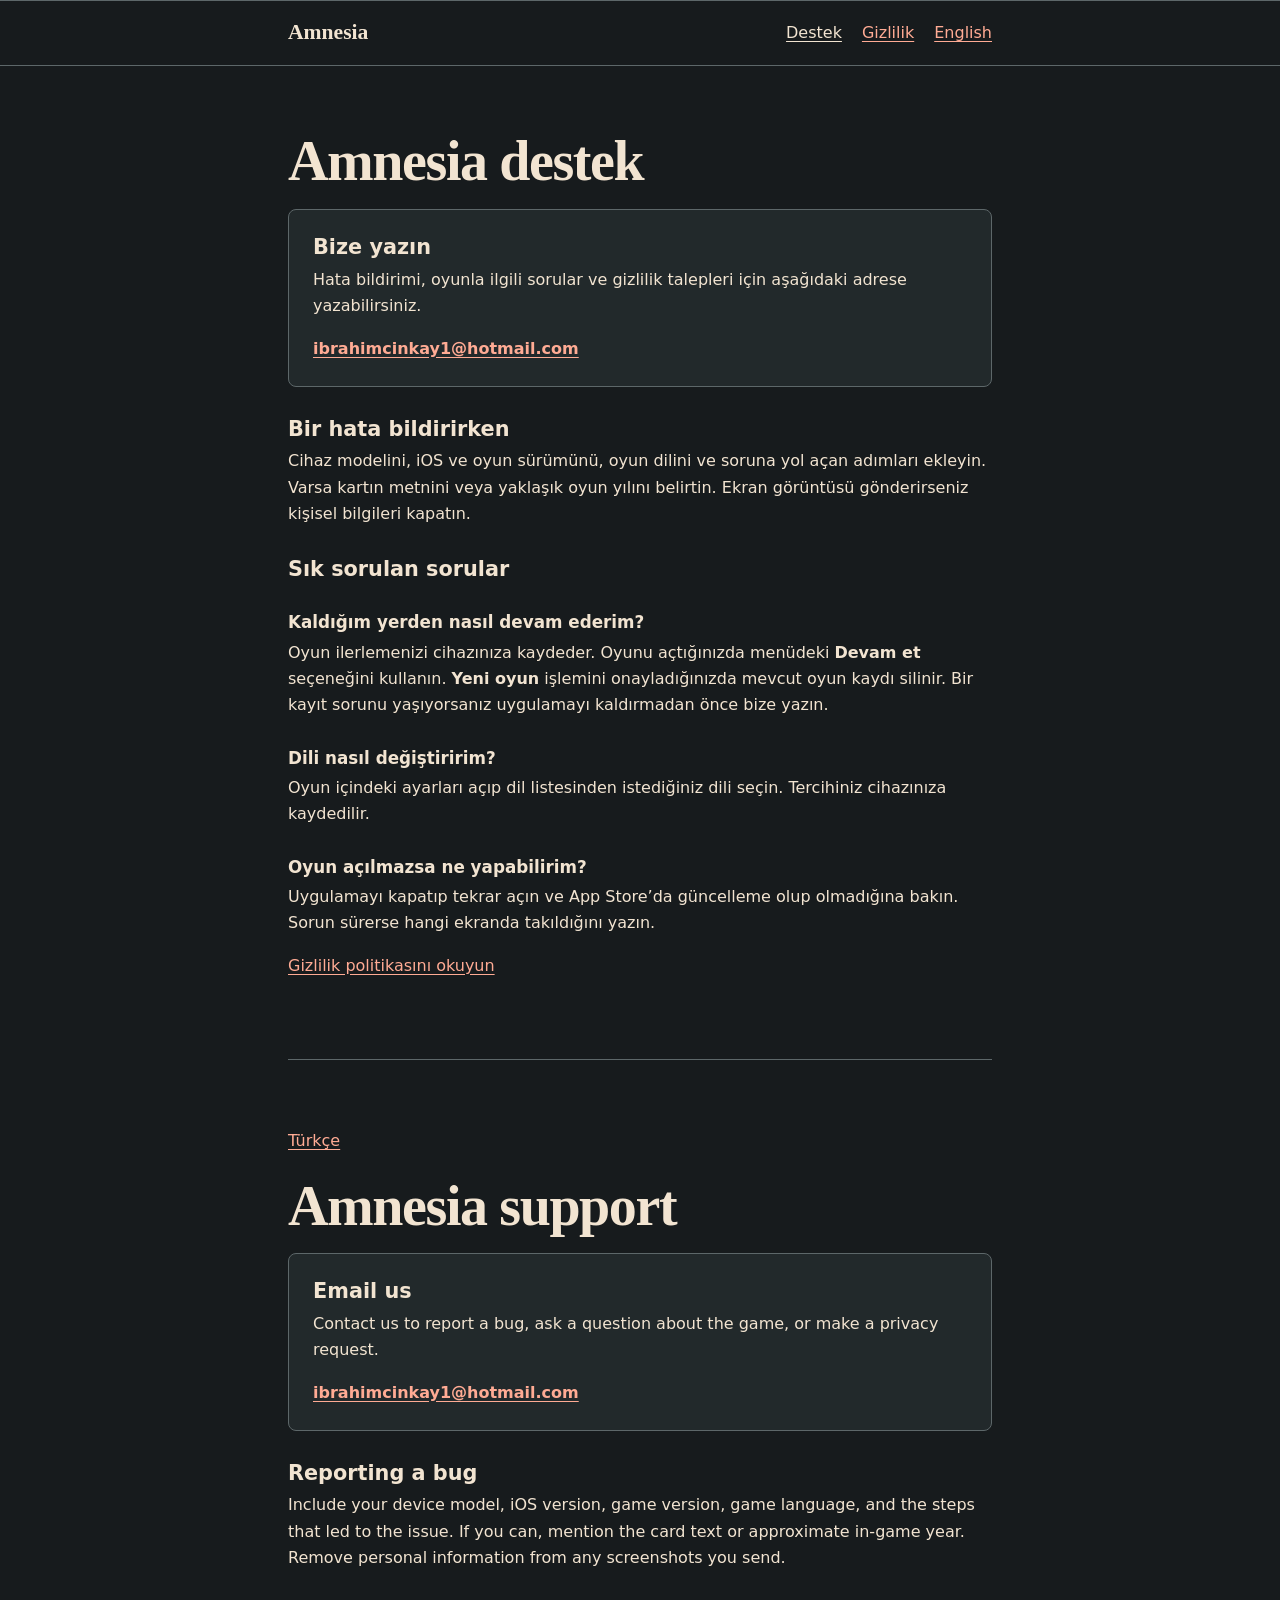
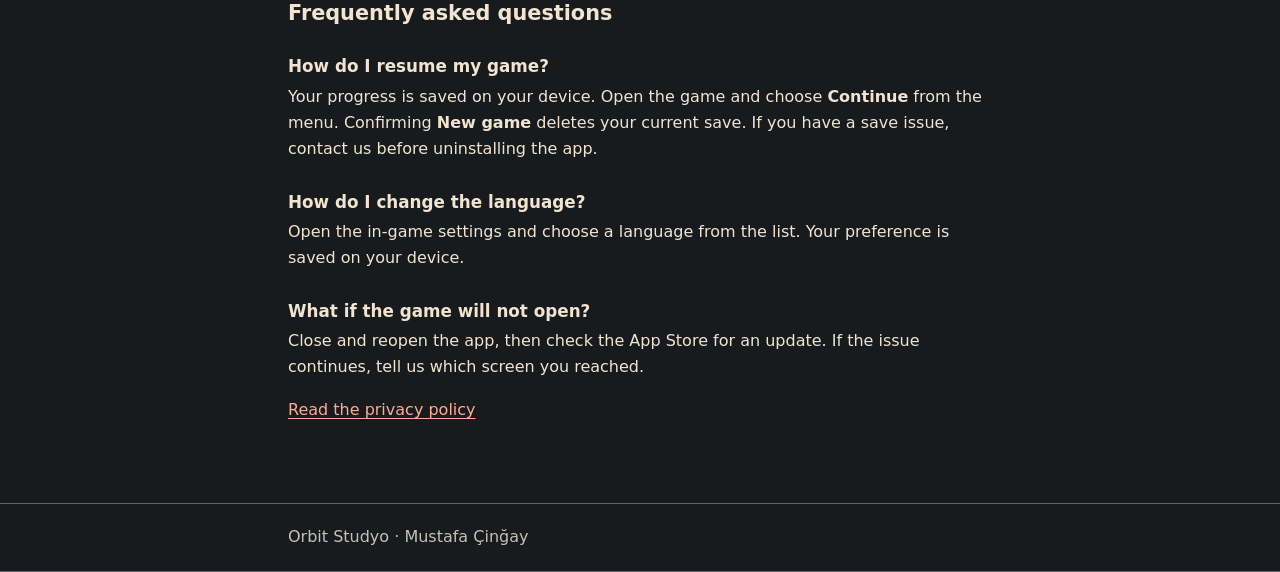
==== index.html @ 4817adef "Publish Amnesia support and privacy pages" ====
<!doctype html>
<html lang="tr">
<head>
  <meta charset="utf-8">
  <meta name="viewport" content="width=device-width, initial-scale=1">
  <meta name="description" content="Amnesia için yardım, hata bildirimi ve destek iletişimi.">
  <title>Amnesia Destek | Orbit Studyo</title>
  <link rel="stylesheet" href="stil.css">
</head>
<body>
  <header class="site-header">
    <div class="wrapper header-content">
      <span class="wordmark">Amnesia</span>
      <nav aria-label="Sayfalar / Pages">
        <a href="index.html" aria-current="page">Destek</a>
        <a href="gizlilik.html">Gizlilik</a>
        <a href="#en" lang="en">English</a>
      </nav>
    </div>
  </header>
  <main class="wrapper">
    <article id="tr" aria-labelledby="destek-baslik">
      <h1 id="destek-baslik">Amnesia destek</h1>
      <section class="contact" id="iletisim" aria-labelledby="iletisim-baslik">
        <h2 id="iletisim-baslik">Bize yazın</h2>
        <p>Hata bildirimi, oyunla ilgili sorular ve gizlilik talepleri için aşağıdaki adrese yazabilirsiniz.</p>
        <a class="email" href="mailto:ibrahimcinkay1@hotmail.com?subject=Amnesia%20Destek">ibrahimcinkay1@hotmail.com</a>
      </section>
      <h2>Bir hata bildirirken</h2>
      <p>Cihaz modelini, iOS ve oyun sürümünü, oyun dilini ve soruna yol açan adımları ekleyin. Varsa kartın metnini veya yaklaşık oyun yılını belirtin. Ekran görüntüsü gönderirseniz kişisel bilgileri kapatın.</p>
      <h2>Sık sorulan sorular</h2>
      <h3>Kaldığım yerden nasıl devam ederim?</h3>
      <p>Oyun ilerlemenizi cihazınıza kaydeder. Oyunu açtığınızda menüdeki <strong>Devam et</strong> seçeneğini kullanın. <strong>Yeni oyun</strong> işlemini onayladığınızda mevcut oyun kaydı silinir. Bir kayıt sorunu yaşıyorsanız uygulamayı kaldırmadan önce bize yazın.</p>
      <h3>Dili nasıl değiştiririm?</h3>
      <p>Oyun içindeki ayarları açıp dil listesinden istediğiniz dili seçin. Tercihiniz cihazınıza kaydedilir.</p>
      <h3>Oyun açılmazsa ne yapabilirim?</h3>
      <p>Uygulamayı kapatıp tekrar açın ve App Store’da güncelleme olup olmadığına bakın. Sorun sürerse hangi ekranda takıldığını yazın.</p>
      <p><a href="gizlilik.html">Gizlilik politikasını okuyun</a></p>
    </article>

    <article id="en" lang="en" aria-labelledby="support-heading">
      <div class="language-bar"><p lang="tr"><a href="#tr">Türkçe</a></p></div>
      <h2 class="page-title" id="support-heading">Amnesia support</h2>
      <section class="contact" id="contact" aria-labelledby="contact-heading">
        <h3 id="contact-heading">Email us</h3>
        <p>Contact us to report a bug, ask a question about the game, or make a privacy request.</p>
        <a class="email" href="mailto:ibrahimcinkay1@hotmail.com?subject=Amnesia%20Support">ibrahimcinkay1@hotmail.com</a>
      </section>
      <h3>Reporting a bug</h3>
      <p>Include your device model, iOS version, game version, game language, and the steps that led to the issue. If you can, mention the card text or approximate in-game year. Remove personal information from any screenshots you send.</p>
      <h3>Frequently asked questions</h3>
      <h4>How do I resume my game?</h4>
      <p>Your progress is saved on your device. Open the game and choose <strong>Continue</strong> from the menu. Confirming <strong>New game</strong> deletes your current save. If you have a save issue, contact us before uninstalling the app.</p>
      <h4>How do I change the language?</h4>
      <p>Open the in-game settings and choose a language from the list. Your preference is saved on your device.</p>
      <h4>What if the game will not open?</h4>
      <p>Close and reopen the app, then check the App Store for an update. If the issue continues, tell us which screen you reached.</p>
      <p><a href="gizlilik.html#en">Read the privacy policy</a></p>
    </article>
  </main>
  <footer class="site-footer">
    <div class="wrapper">
      <p>Orbit Studyo · Mustafa Çinğay</p>
    </div>
  </footer>
</body>
</html>
---- stil.css ----
:root {
  color-scheme: dark;
  --background: #171b1d;
  --surface: #22292b;
  --text: #f2e4d1;
  --muted: #c8c0b6;
  --accent: #ffab94;
  --line: #5d6769;
  font-family: system-ui, sans-serif;
  line-height: 1.65;
}

body {
  margin: 0;
  background: var(--background);
  color: var(--text);
}

.wrapper {
  box-sizing: border-box;
  width: min(100%, 48rem);
  margin: 0 auto;
  padding-inline: clamp(1rem, 4vw, 2rem);
}

.site-header,
.site-footer {
  border-block: 1px solid var(--line);
}

.header-content,
.site-header nav,
.language-bar {
  display: flex;
  flex-wrap: wrap;
  align-items: center;
  gap: 0.5rem 1.25rem;
}

.header-content {
  justify-content: space-between;
  padding-block: 0.9rem;
}

.wordmark {
  font-family: Georgia, serif;
  font-size: 1.35rem;
  font-weight: 700;
}

.site-header a,
.language-bar a {
  display: inline-block;
  padding-block: 0.25rem;
}

.site-header a[aria-current] {
  color: var(--text);
}

article {
  padding-block: clamp(2rem, 7vw, 4rem);
}

article + article {
  border-top: 1px solid var(--line);
}

h1,
.page-title {
  margin: 0 0 1rem;
  font-family: Georgia, serif;
  font-size: clamp(2.2rem, 7vw, 3.5rem);
  line-height: 1.12;
  letter-spacing: -0.025em;
}

h2,
h3,
h4 {
  margin: 1.8rem 0 0.35rem;
  line-height: 1.3;
}

h2,
article[lang="en"] > h3,
.contact h3 {
  font-size: 1.3rem;
}

h3,
h4 {
  font-size: 1.05rem;
}

p {
  margin: 0 0 1rem;
}

a {
  color: var(--accent);
  text-underline-offset: 0.2em;
}

a:focus-visible {
  outline: 2px solid var(--accent);
  outline-offset: 4px;
}

.contact {
  padding: clamp(1rem, 4vw, 1.5rem);
  background: var(--surface);
  border: 1px solid var(--line);
  border-radius: 0.5rem;
}

.contact h2,
.contact h3 {
  margin-top: 0;
}

.email {
  font-weight: 700;
  overflow-wrap: anywhere;
}

.updated,
.site-footer {
  color: var(--muted);
}

.site-footer p {
  margin: 0;
  padding-block: 1.25rem;
}
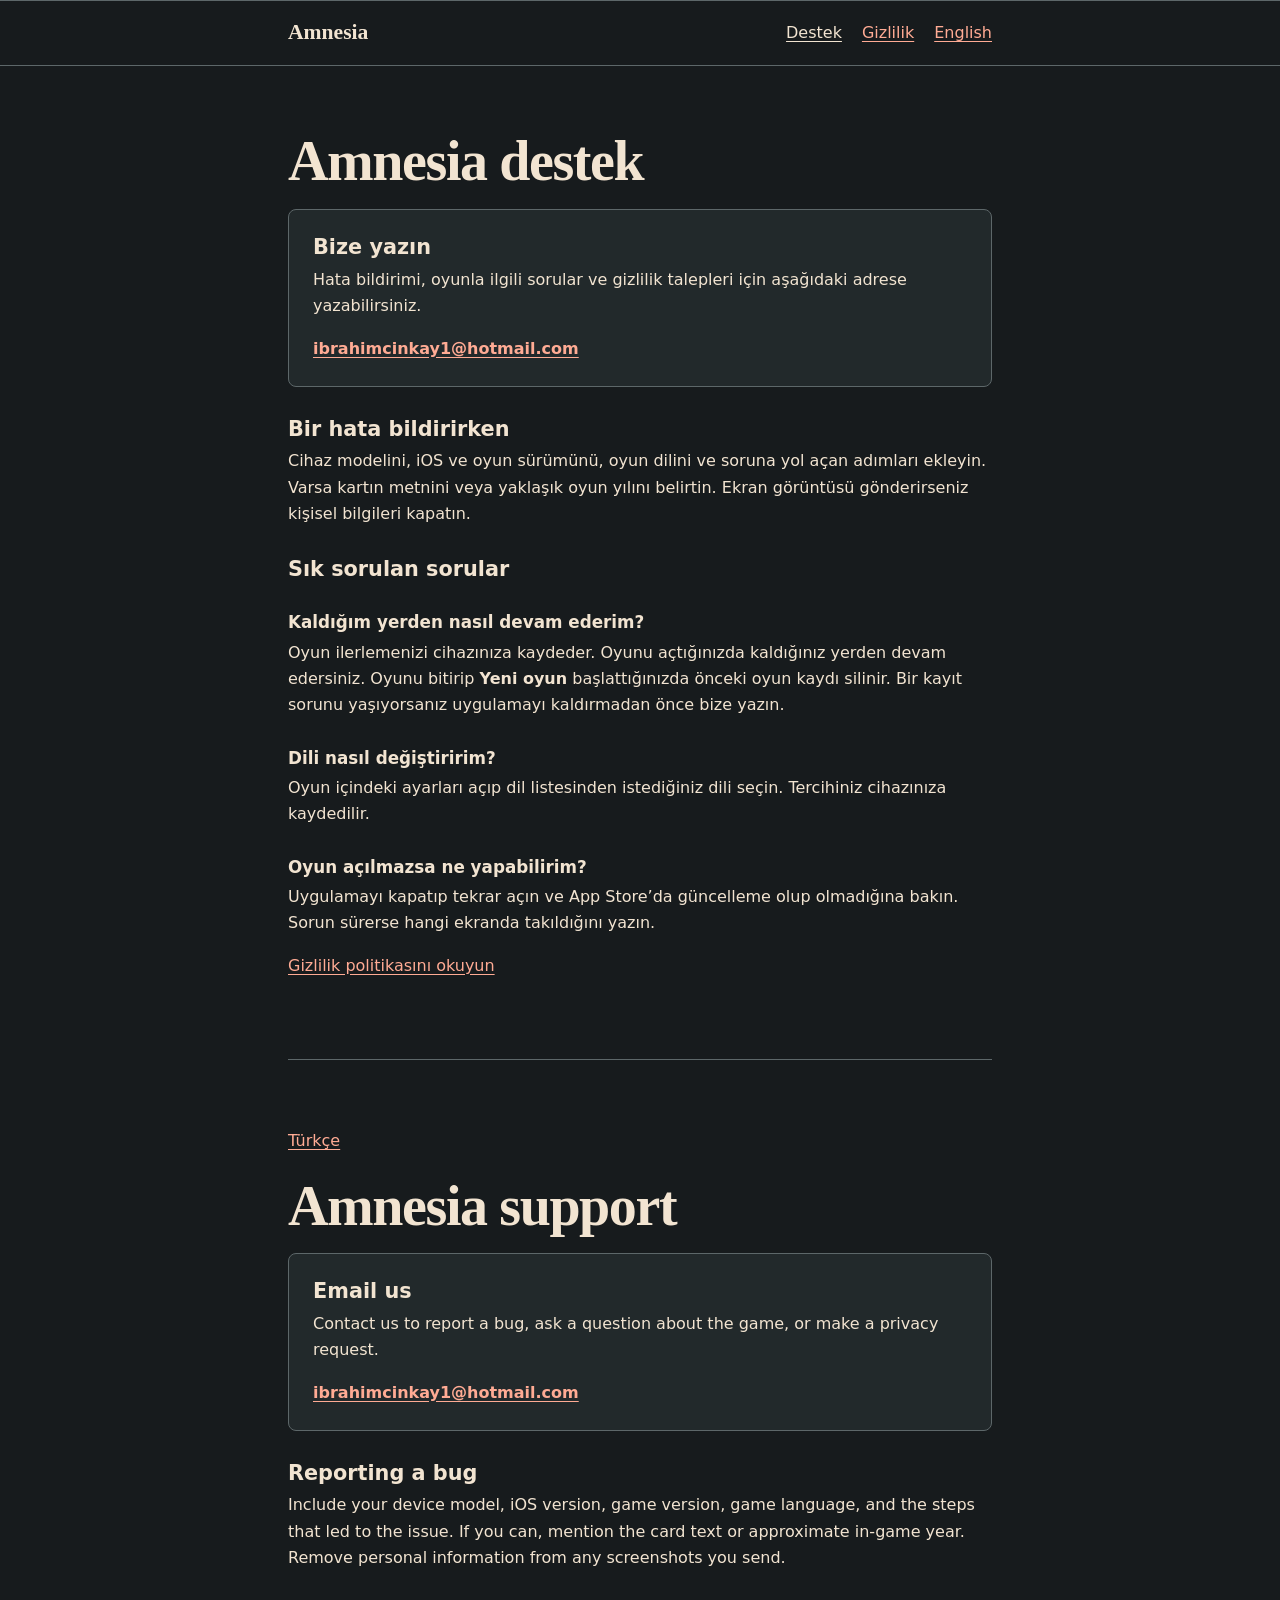
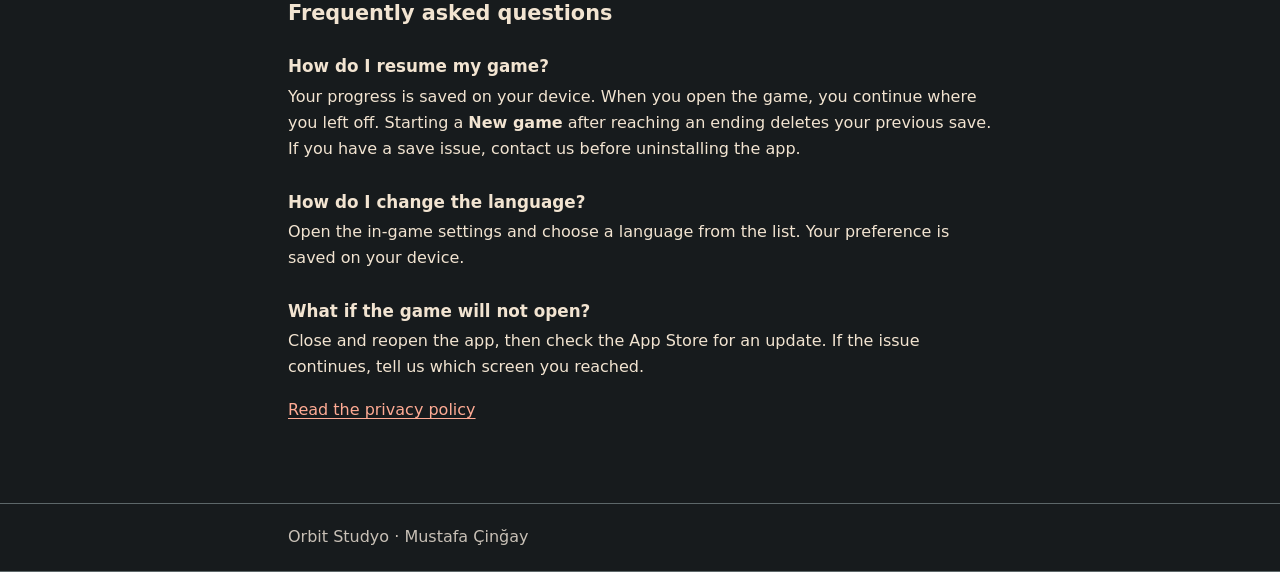
==== commit 99523e57: "Gizlilik ve destek sayfaları: yeni oyun cümleleri oyunun gerçeğine göre güncellendi" ====
--- a/index.html
+++ b/index.html
@@ -30,7 +30,7 @@
       <p>Cihaz modelini, iOS ve oyun sürümünü, oyun dilini ve soruna yol açan adımları ekleyin. Varsa kartın metnini veya yaklaşık oyun yılını belirtin. Ekran görüntüsü gönderirseniz kişisel bilgileri kapatın.</p>
       <h2>Sık sorulan sorular</h2>
       <h3>Kaldığım yerden nasıl devam ederim?</h3>
-      <p>Oyun ilerlemenizi cihazınıza kaydeder. Oyunu açtığınızda menüdeki <strong>Devam et</strong> seçeneğini kullanın. <strong>Yeni oyun</strong> işlemini onayladığınızda mevcut oyun kaydı silinir. Bir kayıt sorunu yaşıyorsanız uygulamayı kaldırmadan önce bize yazın.</p>
+      <p>Oyun ilerlemenizi cihazınıza kaydeder. Oyunu açtığınızda kaldığınız yerden devam edersiniz. Oyunu bitirip <strong>Yeni oyun</strong> başlattığınızda önceki oyun kaydı silinir. Bir kayıt sorunu yaşıyorsanız uygulamayı kaldırmadan önce bize yazın.</p>
       <h3>Dili nasıl değiştiririm?</h3>
       <p>Oyun içindeki ayarları açıp dil listesinden istediğiniz dili seçin. Tercihiniz cihazınıza kaydedilir.</p>
       <h3>Oyun açılmazsa ne yapabilirim?</h3>
@@ -50,7 +50,7 @@
       <p>Include your device model, iOS version, game version, game language, and the steps that led to the issue. If you can, mention the card text or approximate in-game year. Remove personal information from any screenshots you send.</p>
       <h3>Frequently asked questions</h3>
       <h4>How do I resume my game?</h4>
-      <p>Your progress is saved on your device. Open the game and choose <strong>Continue</strong> from the menu. Confirming <strong>New game</strong> deletes your current save. If you have a save issue, contact us before uninstalling the app.</p>
+      <p>Your progress is saved on your device. When you open the game, you continue where you left off. Starting a <strong>New game</strong> after reaching an ending deletes your previous save. If you have a save issue, contact us before uninstalling the app.</p>
       <h4>How do I change the language?</h4>
       <p>Open the in-game settings and choose a language from the list. Your preference is saved on your device.</p>
       <h4>What if the game will not open?</h4>
